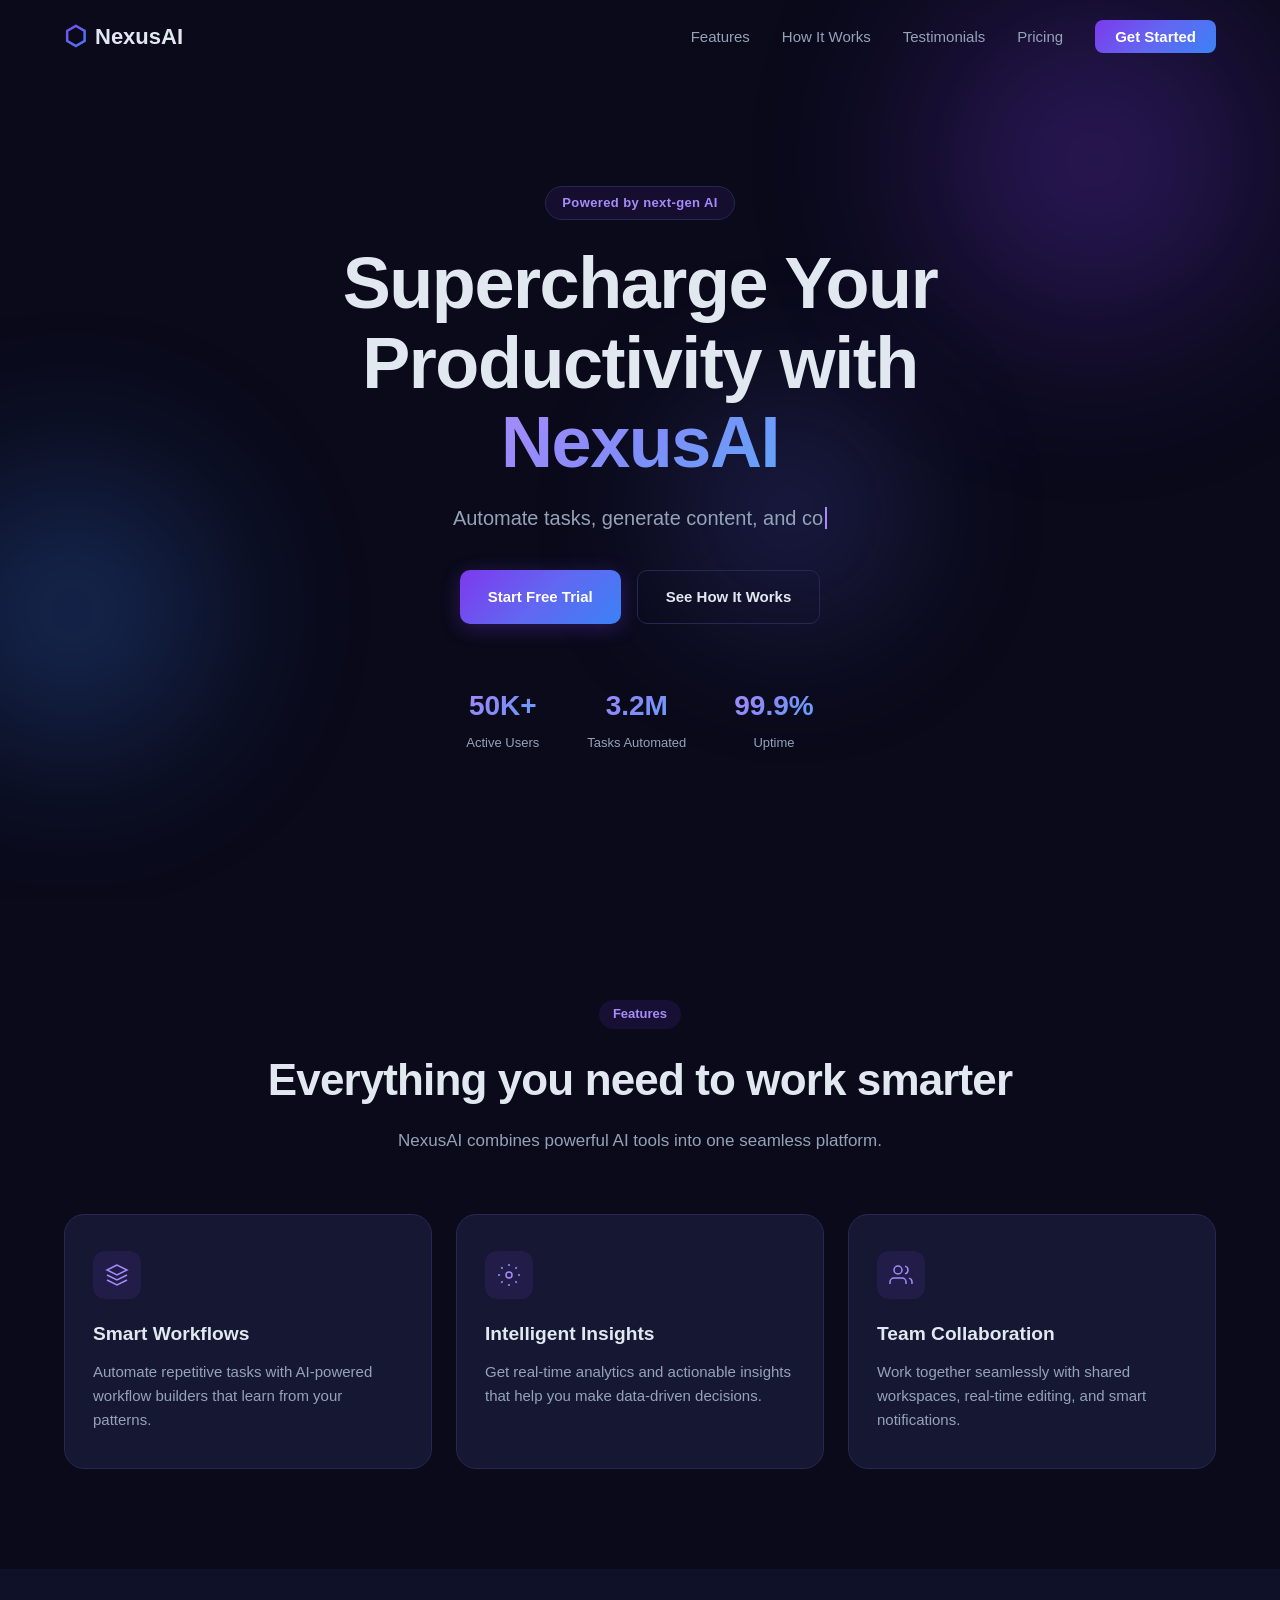
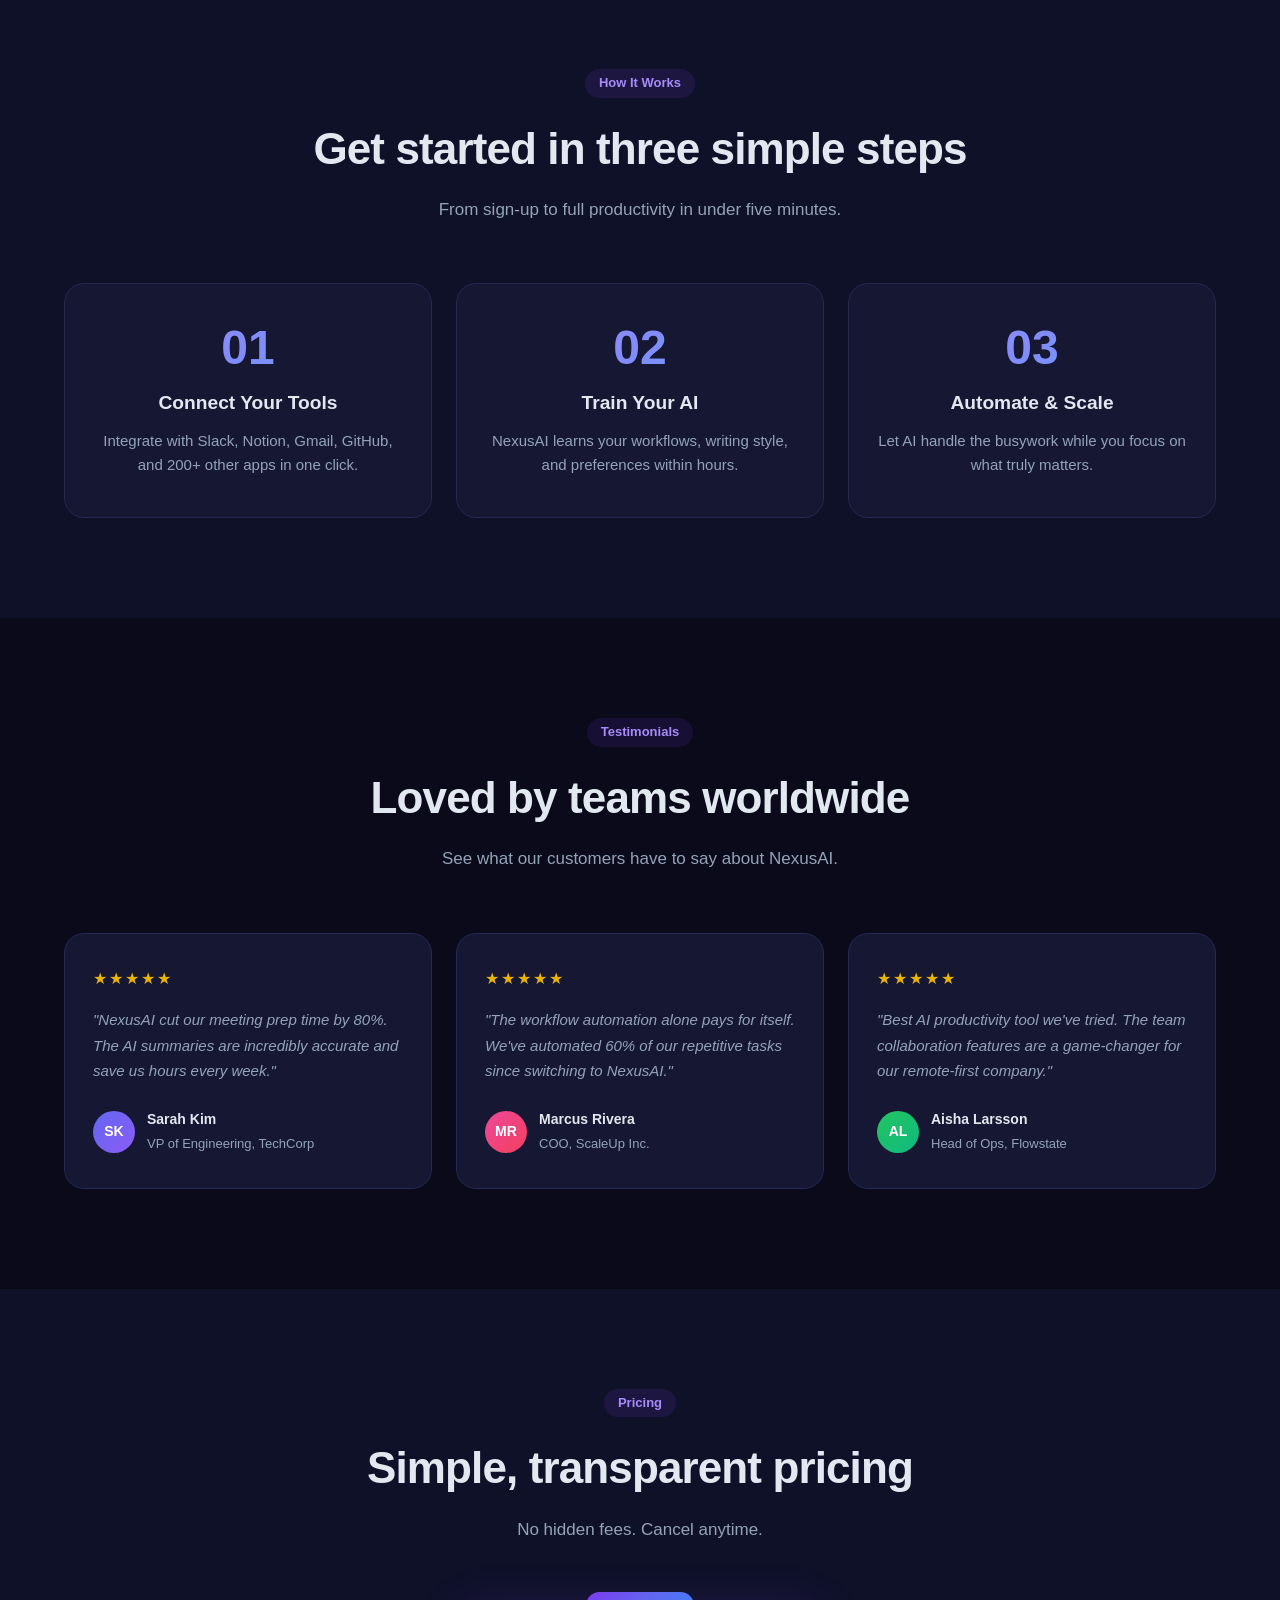
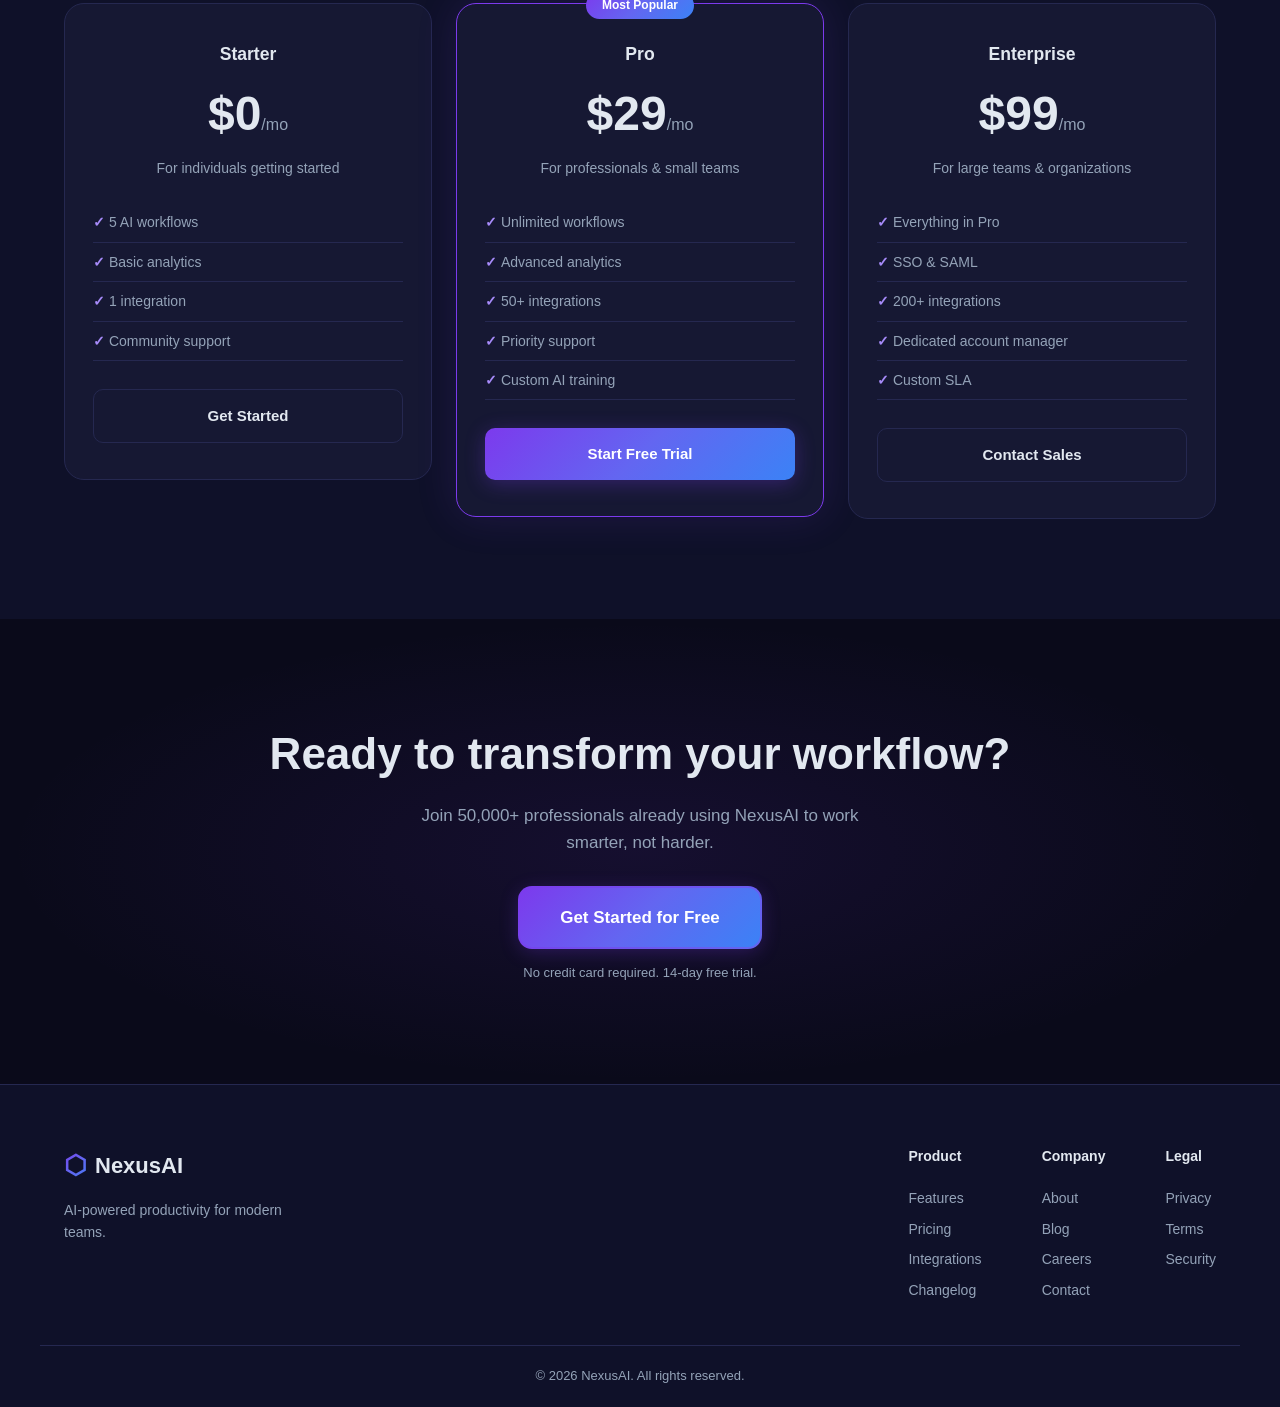
==== animated-landing-page/index.html @ 8b5ce450 "Add 13 HTML, CSS & JavaScript projects Pure frontend projects covering responsive layouts, APIs, Can" ====
<!DOCTYPE html>
<html lang="en">
<head>
  <meta charset="UTF-8">
  <meta name="viewport" content="width=device-width, initial-scale=1.0">
  <title>NexusAI — AI Productivity Platform</title>
  <link rel="stylesheet" href="style.css">
</head>
<body>

  <!-- ── Navbar ── -->
  <nav class="navbar" id="navbar">
    <div class="container nav-inner">
      <a href="#" class="logo">
        <span class="logo-icon">⬡</span> NexusAI
      </a>
      <ul class="nav-links" id="navLinks">
        <li><a href="#features">Features</a></li>
        <li><a href="#how-it-works">How It Works</a></li>
        <li><a href="#testimonials">Testimonials</a></li>
        <li><a href="#pricing">Pricing</a></li>
        <li><a href="#cta" class="nav-cta">Get Started</a></li>
      </ul>
      <button class="hamburger" id="hamburger" aria-label="Toggle menu">
        <span></span><span></span><span></span>
      </button>
    </div>
  </nav>

  <!-- ── Hero ── -->
  <section class="hero" id="hero">
    <div class="hero-bg">
      <div class="orb orb-1"></div>
      <div class="orb orb-2"></div>
      <div class="orb orb-3"></div>
    </div>
    <div class="container hero-content">
      <div class="hero-badge animate-on-scroll">Powered by next-gen AI</div>
      <h1 class="hero-title animate-on-scroll">
        Supercharge Your<br>Productivity with <span class="gradient-text">NexusAI</span>
      </h1>
      <p class="hero-tagline" id="typingTarget"></p>
      <div class="hero-actions animate-on-scroll">
        <a href="#cta" class="btn btn-primary">Start Free Trial</a>
        <a href="#how-it-works" class="btn btn-outline">See How It Works</a>
      </div>
      <div class="hero-stats animate-on-scroll">
        <div class="stat"><strong>50K+</strong><span>Active Users</span></div>
        <div class="stat"><strong>3.2M</strong><span>Tasks Automated</span></div>
        <div class="stat"><strong>99.9%</strong><span>Uptime</span></div>
      </div>
    </div>
  </section>

  <!-- ── Features ── -->
  <section class="section" id="features">
    <div class="container">
      <div class="section-header animate-on-scroll">
        <span class="section-tag">Features</span>
        <h2>Everything you need to work smarter</h2>
        <p>NexusAI combines powerful AI tools into one seamless platform.</p>
      </div>
      <div class="features-grid">
        <div class="feature-card animate-on-scroll" data-tilt>
          <div class="feature-icon">
            <svg viewBox="0 0 24 24" fill="none" stroke="currentColor" stroke-width="1.5"><path d="M12 2L2 7l10 5 10-5-10-5z"/><path d="M2 17l10 5 10-5"/><path d="M2 12l10 5 10-5"/></svg>
          </div>
          <h3>Smart Workflows</h3>
          <p>Automate repetitive tasks with AI-powered workflow builders that learn from your patterns.</p>
        </div>
        <div class="feature-card animate-on-scroll" data-tilt>
          <div class="feature-icon">
            <svg viewBox="0 0 24 24" fill="none" stroke="currentColor" stroke-width="1.5"><circle cx="12" cy="12" r="3"/><path d="M12 1v2M12 21v2M4.22 4.22l1.42 1.42M18.36 18.36l1.42 1.42M1 12h2M21 12h2M4.22 19.78l1.42-1.42M18.36 5.64l1.42-1.42"/></svg>
          </div>
          <h3>Intelligent Insights</h3>
          <p>Get real-time analytics and actionable insights that help you make data-driven decisions.</p>
        </div>
        <div class="feature-card animate-on-scroll" data-tilt>
          <div class="feature-icon">
            <svg viewBox="0 0 24 24" fill="none" stroke="currentColor" stroke-width="1.5"><path d="M17 21v-2a4 4 0 0 0-4-4H5a4 4 0 0 0-4 4v2"/><circle cx="9" cy="7" r="4"/><path d="M23 21v-2a4 4 0 0 0-3-3.87"/><path d="M16 3.13a4 4 0 0 1 0 7.75"/></svg>
          </div>
          <h3>Team Collaboration</h3>
          <p>Work together seamlessly with shared workspaces, real-time editing, and smart notifications.</p>
        </div>
      </div>
    </div>
  </section>

  <!-- ── How It Works ── -->
  <section class="section section-alt" id="how-it-works">
    <div class="container">
      <div class="section-header animate-on-scroll">
        <span class="section-tag">How It Works</span>
        <h2>Get started in three simple steps</h2>
        <p>From sign-up to full productivity in under five minutes.</p>
      </div>
      <div class="steps-grid">
        <div class="step-card animate-on-scroll">
          <div class="step-number">01</div>
          <h3>Connect Your Tools</h3>
          <p>Integrate with Slack, Notion, Gmail, GitHub, and 200+ other apps in one click.</p>
        </div>
        <div class="step-card animate-on-scroll">
          <div class="step-number">02</div>
          <h3>Train Your AI</h3>
          <p>NexusAI learns your workflows, writing style, and preferences within hours.</p>
        </div>
        <div class="step-card animate-on-scroll">
          <div class="step-number">03</div>
          <h3>Automate &amp; Scale</h3>
          <p>Let AI handle the busywork while you focus on what truly matters.</p>
        </div>
      </div>
    </div>
  </section>

  <!-- ── Testimonials ── -->
  <section class="section" id="testimonials">
    <div class="container">
      <div class="section-header animate-on-scroll">
        <span class="section-tag">Testimonials</span>
        <h2>Loved by teams worldwide</h2>
        <p>See what our customers have to say about NexusAI.</p>
      </div>
      <div class="testimonials-grid">
        <div class="testimonial-card animate-on-scroll">
          <div class="stars">★★★★★</div>
          <p>"NexusAI cut our meeting prep time by 80%. The AI summaries are incredibly accurate and save us hours every week."</p>
          <div class="testimonial-author">
            <div class="author-avatar" style="background: linear-gradient(135deg, #6366f1, #8b5cf6);">SK</div>
            <div>
              <strong>Sarah Kim</strong>
              <span>VP of Engineering, TechCorp</span>
            </div>
          </div>
        </div>
        <div class="testimonial-card animate-on-scroll">
          <div class="stars">★★★★★</div>
          <p>"The workflow automation alone pays for itself. We've automated 60% of our repetitive tasks since switching to NexusAI."</p>
          <div class="testimonial-author">
            <div class="author-avatar" style="background: linear-gradient(135deg, #ec4899, #f43f5e);">MR</div>
            <div>
              <strong>Marcus Rivera</strong>
              <span>COO, ScaleUp Inc.</span>
            </div>
          </div>
        </div>
        <div class="testimonial-card animate-on-scroll">
          <div class="stars">★★★★★</div>
          <p>"Best AI productivity tool we've tried. The team collaboration features are a game-changer for our remote-first company."</p>
          <div class="testimonial-author">
            <div class="author-avatar" style="background: linear-gradient(135deg, #22c55e, #10b981);">AL</div>
            <div>
              <strong>Aisha Larsson</strong>
              <span>Head of Ops, Flowstate</span>
            </div>
          </div>
        </div>
      </div>
    </div>
  </section>

  <!-- ── Pricing ── -->
  <section class="section section-alt" id="pricing">
    <div class="container">
      <div class="section-header animate-on-scroll">
        <span class="section-tag">Pricing</span>
        <h2>Simple, transparent pricing</h2>
        <p>No hidden fees. Cancel anytime.</p>
      </div>
      <div class="pricing-grid">
        <div class="pricing-card animate-on-scroll">
          <h3>Starter</h3>
          <div class="price">$0<span>/mo</span></div>
          <p class="price-desc">For individuals getting started</p>
          <ul class="price-features">
            <li>5 AI workflows</li>
            <li>Basic analytics</li>
            <li>1 integration</li>
            <li>Community support</li>
          </ul>
          <a href="#cta" class="btn btn-outline btn-block">Get Started</a>
        </div>
        <div class="pricing-card popular animate-on-scroll">
          <div class="popular-badge">Most Popular</div>
          <h3>Pro</h3>
          <div class="price">$29<span>/mo</span></div>
          <p class="price-desc">For professionals &amp; small teams</p>
          <ul class="price-features">
            <li>Unlimited workflows</li>
            <li>Advanced analytics</li>
            <li>50+ integrations</li>
            <li>Priority support</li>
            <li>Custom AI training</li>
          </ul>
          <a href="#cta" class="btn btn-primary btn-block">Start Free Trial</a>
        </div>
        <div class="pricing-card animate-on-scroll">
          <h3>Enterprise</h3>
          <div class="price">$99<span>/mo</span></div>
          <p class="price-desc">For large teams &amp; organizations</p>
          <ul class="price-features">
            <li>Everything in Pro</li>
            <li>SSO &amp; SAML</li>
            <li>200+ integrations</li>
            <li>Dedicated account manager</li>
            <li>Custom SLA</li>
          </ul>
          <a href="#cta" class="btn btn-outline btn-block">Contact Sales</a>
        </div>
      </div>
    </div>
  </section>

  <!-- ── CTA ── -->
  <section class="section cta-section" id="cta">
    <div class="container cta-content animate-on-scroll">
      <h2>Ready to transform your workflow?</h2>
      <p>Join 50,000+ professionals already using NexusAI to work smarter, not harder.</p>
      <a href="#" class="btn btn-cta">
        <span>Get Started for Free</span>
      </a>
      <small>No credit card required. 14-day free trial.</small>
    </div>
  </section>

  <!-- ── Footer ── -->
  <footer class="footer">
    <div class="container footer-inner">
      <div class="footer-brand">
        <a href="#" class="logo"><span class="logo-icon">⬡</span> NexusAI</a>
        <p>AI-powered productivity for modern teams.</p>
      </div>
      <div class="footer-links">
        <div class="footer-col">
          <h4>Product</h4>
          <a href="#">Features</a>
          <a href="#">Pricing</a>
          <a href="#">Integrations</a>
          <a href="#">Changelog</a>
        </div>
        <div class="footer-col">
          <h4>Company</h4>
          <a href="#">About</a>
          <a href="#">Blog</a>
          <a href="#">Careers</a>
          <a href="#">Contact</a>
        </div>
        <div class="footer-col">
          <h4>Legal</h4>
          <a href="#">Privacy</a>
          <a href="#">Terms</a>
          <a href="#">Security</a>
        </div>
      </div>
    </div>
    <div class="container footer-bottom">
      <p>&copy; 2026 NexusAI. All rights reserved.</p>
    </div>
  </footer>

  <script src="script.js"></script>
</body>
</html>
---- animated-landing-page/style.css ----
*,
*::before,
*::after {
  margin: 0;
  padding: 0;
  box-sizing: border-box;
}

:root {
  --bg: #0a0a1a;
  --bg-alt: #0f1129;
  --surface: #161833;
  --surface-hover: #1e2048;
  --border: #252850;
  --text: #e2e8f0;
  --text-muted: #94a3b8;
  --accent: #7c3aed;
  --accent-light: #a78bfa;
  --accent-2: #6366f1;
  --gradient: linear-gradient(135deg, #7c3aed, #6366f1, #3b82f6);
  --gradient-text: linear-gradient(135deg, #a78bfa, #818cf8, #60a5fa);
  --radius: 12px;
  --radius-lg: 20px;
}

html {
  scroll-behavior: smooth;
}

body {
  font-family: -apple-system, BlinkMacSystemFont, "Segoe UI", Roboto, sans-serif;
  background: var(--bg);
  color: var(--text);
  line-height: 1.6;
  overflow-x: hidden;
}

.container {
  max-width: 1200px;
  margin: 0 auto;
  padding: 0 24px;
}

/* ── Navbar ── */

.navbar {
  position: fixed;
  top: 0;
  left: 0;
  right: 0;
  z-index: 1000;
  padding: 16px 0;
  transition: all 0.3s ease;
}

.navbar.scrolled {
  background: rgba(10, 10, 26, 0.85);
  backdrop-filter: blur(16px);
  border-bottom: 1px solid var(--border);
  padding: 10px 0;
}

.nav-inner {
  display: flex;
  align-items: center;
  justify-content: space-between;
}

.logo {
  font-size: 22px;
  font-weight: 800;
  color: var(--text);
  text-decoration: none;
  display: flex;
  align-items: center;
  gap: 8px;
}

.logo-icon {
  font-size: 26px;
  background: var(--gradient);
  -webkit-background-clip: text;
  background-clip: text;
  -webkit-text-fill-color: transparent;
}

.nav-links {
  display: flex;
  align-items: center;
  gap: 32px;
  list-style: none;
}

.nav-links a {
  color: var(--text-muted);
  text-decoration: none;
  font-size: 15px;
  font-weight: 500;
  transition: color 0.2s ease;
}

.nav-links a:hover {
  color: var(--text);
}

.nav-cta {
  background: var(--gradient);
  color: #fff !important;
  padding: 8px 20px;
  border-radius: 8px;
  font-weight: 600 !important;
}

.hamburger {
  display: none;
  flex-direction: column;
  gap: 5px;
  background: none;
  border: none;
  cursor: pointer;
  padding: 4px;
}

.hamburger span {
  display: block;
  width: 24px;
  height: 2px;
  background: var(--text);
  border-radius: 2px;
  transition: all 0.3s ease;
}

.hamburger.active span:nth-child(1) {
  transform: rotate(45deg) translate(5px, 5px);
}

.hamburger.active span:nth-child(2) {
  opacity: 0;
}

.hamburger.active span:nth-child(3) {
  transform: rotate(-45deg) translate(5px, -5px);
}

/* ── Hero ── */

.hero {
  min-height: 100vh;
  display: flex;
  align-items: center;
  position: relative;
  overflow: hidden;
  padding: 120px 0 80px;
}

.hero-bg {
  position: absolute;
  inset: 0;
  overflow: hidden;
}

.orb {
  position: absolute;
  border-radius: 50%;
  filter: blur(80px);
  opacity: 0.4;
  will-change: transform;
}

.orb-1 {
  width: 500px;
  height: 500px;
  background: radial-gradient(circle, #7c3aed, transparent 70%);
  top: -10%;
  right: -5%;
  animation: float1 20s ease-in-out infinite;
}

.orb-2 {
  width: 400px;
  height: 400px;
  background: radial-gradient(circle, #3b82f6, transparent 70%);
  bottom: 10%;
  left: -10%;
  animation: float2 25s ease-in-out infinite;
}

.orb-3 {
  width: 300px;
  height: 300px;
  background: radial-gradient(circle, #6366f1, transparent 70%);
  top: 40%;
  left: 50%;
  animation: float3 18s ease-in-out infinite;
}

@keyframes float1 {
  0%, 100% { transform: translate(0, 0) scale(1); }
  33% { transform: translate(-60px, 40px) scale(1.1); }
  66% { transform: translate(30px, -50px) scale(0.95); }
}

@keyframes float2 {
  0%, 100% { transform: translate(0, 0) scale(1); }
  33% { transform: translate(50px, -30px) scale(1.05); }
  66% { transform: translate(-40px, 60px) scale(0.9); }
}

@keyframes float3 {
  0%, 100% { transform: translate(0, 0) scale(1); }
  50% { transform: translate(-70px, -40px) scale(1.15); }
}

.hero-content {
  position: relative;
  z-index: 1;
  text-align: center;
  max-width: 800px;
  margin: 0 auto;
}

.hero-badge {
  display: inline-block;
  padding: 6px 16px;
  border-radius: 100px;
  border: 1px solid var(--border);
  background: rgba(124, 58, 237, 0.1);
  color: var(--accent-light);
  font-size: 13px;
  font-weight: 600;
  letter-spacing: 0.03em;
  margin-bottom: 24px;
}

.hero-title {
  font-size: clamp(2.5rem, 6vw, 4.5rem);
  font-weight: 800;
  line-height: 1.1;
  margin-bottom: 20px;
  letter-spacing: -0.02em;
}

.gradient-text {
  background: var(--gradient-text);
  -webkit-background-clip: text;
  background-clip: text;
  -webkit-text-fill-color: transparent;
}

.hero-tagline {
  font-size: clamp(1rem, 2vw, 1.25rem);
  color: var(--text-muted);
  margin-bottom: 36px;
  min-height: 1.6em;
}

.hero-tagline .cursor {
  display: inline-block;
  width: 2px;
  height: 1.1em;
  background: var(--accent-light);
  margin-left: 2px;
  vertical-align: text-bottom;
  animation: blink 1s step-end infinite;
}

@keyframes blink {
  50% { opacity: 0; }
}

.hero-actions {
  display: flex;
  gap: 16px;
  justify-content: center;
  flex-wrap: wrap;
  margin-bottom: 60px;
}

.hero-stats {
  display: flex;
  justify-content: center;
  gap: 48px;
  flex-wrap: wrap;
}

.stat strong {
  display: block;
  font-size: 1.75rem;
  background: var(--gradient-text);
  -webkit-background-clip: text;
  background-clip: text;
  -webkit-text-fill-color: transparent;
}

.stat span {
  font-size: 13px;
  color: var(--text-muted);
}

/* ── Buttons ── */

.btn {
  display: inline-flex;
  align-items: center;
  justify-content: center;
  padding: 14px 28px;
  border-radius: 10px;
  font-size: 15px;
  font-weight: 600;
  text-decoration: none;
  transition: all 0.25s ease;
  cursor: pointer;
  border: none;
}

.btn-primary {
  background: var(--gradient);
  color: #fff;
  box-shadow: 0 4px 20px rgba(124, 58, 237, 0.3);
}

.btn-primary:hover {
  transform: translateY(-2px);
  box-shadow: 0 8px 30px rgba(124, 58, 237, 0.4);
}

.btn-outline {
  background: transparent;
  color: var(--text);
  border: 1px solid var(--border);
}

.btn-outline:hover {
  border-color: var(--accent);
  background: rgba(124, 58, 237, 0.08);
}

.btn-block {
  width: 100%;
}

.btn-cta {
  background: var(--gradient);
  color: #fff;
  padding: 16px 40px;
  font-size: 17px;
  border-radius: 12px;
  position: relative;
  z-index: 1;
  box-shadow: 0 4px 20px rgba(124, 58, 237, 0.3);
}

.btn-cta::before {
  content: "";
  position: absolute;
  inset: -2px;
  border-radius: 14px;
  background: linear-gradient(135deg, #7c3aed, #6366f1, #3b82f6, #7c3aed);
  background-size: 300% 300%;
  z-index: -1;
  animation: gradientBorder 3s ease infinite;
}

.btn-cta::after {
  content: "";
  position: absolute;
  inset: 0;
  border-radius: 12px;
  background: var(--gradient);
  z-index: -1;
}

.btn-cta:hover {
  transform: translateY(-2px);
  box-shadow: 0 8px 30px rgba(124, 58, 237, 0.5);
}

@keyframes gradientBorder {
  0% { background-position: 0% 50%; }
  50% { background-position: 100% 50%; }
  100% { background-position: 0% 50%; }
}

/* ── Sections ── */

.section {
  padding: 100px 0;
}

.section-alt {
  background: var(--bg-alt);
}

.section-header {
  text-align: center;
  margin-bottom: 60px;
}

.section-tag {
  display: inline-block;
  padding: 4px 14px;
  border-radius: 100px;
  background: rgba(124, 58, 237, 0.12);
  color: var(--accent-light);
  font-size: 13px;
  font-weight: 600;
  margin-bottom: 16px;
}

.section-header h2 {
  font-size: clamp(1.75rem, 4vw, 2.75rem);
  font-weight: 800;
  margin-bottom: 12px;
  letter-spacing: -0.02em;
}

.section-header p {
  color: var(--text-muted);
  font-size: 17px;
  max-width: 540px;
  margin: 0 auto;
}

/* ── Features ── */

.features-grid {
  display: grid;
  grid-template-columns: repeat(3, 1fr);
  gap: 24px;
}

.feature-card {
  background: var(--surface);
  border: 1px solid var(--border);
  border-radius: var(--radius-lg);
  padding: 36px 28px;
  transition: transform 0.3s ease, box-shadow 0.3s ease;
  transform-style: preserve-3d;
  perspective: 800px;
}

.feature-card:hover {
  box-shadow: 0 20px 40px rgba(0, 0, 0, 0.3);
}

.feature-icon {
  width: 48px;
  height: 48px;
  border-radius: 12px;
  background: rgba(124, 58, 237, 0.12);
  display: flex;
  align-items: center;
  justify-content: center;
  margin-bottom: 20px;
  color: var(--accent-light);
}

.feature-icon svg {
  width: 24px;
  height: 24px;
}

.feature-card h3 {
  font-size: 1.2rem;
  margin-bottom: 10px;
  font-weight: 700;
}

.feature-card p {
  color: var(--text-muted);
  font-size: 15px;
  line-height: 1.6;
}

/* ── Steps ── */

.steps-grid {
  display: grid;
  grid-template-columns: repeat(3, 1fr);
  gap: 24px;
}

.step-card {
  text-align: center;
  padding: 40px 28px;
  border-radius: var(--radius-lg);
  background: var(--surface);
  border: 1px solid var(--border);
  transition: transform 0.3s ease;
}

.step-card:hover {
  transform: translateY(-4px);
}

.step-number {
  font-size: 3rem;
  font-weight: 900;
  background: var(--gradient-text);
  -webkit-background-clip: text;
  background-clip: text;
  -webkit-text-fill-color: transparent;
  margin-bottom: 16px;
  line-height: 1;
}

.step-card h3 {
  font-size: 1.2rem;
  margin-bottom: 10px;
  font-weight: 700;
}

.step-card p {
  color: var(--text-muted);
  font-size: 15px;
}

/* ── Testimonials ── */

.testimonials-grid {
  display: grid;
  grid-template-columns: repeat(3, 1fr);
  gap: 24px;
}

.testimonial-card {
  background: var(--surface);
  border: 1px solid var(--border);
  border-radius: var(--radius-lg);
  padding: 32px 28px;
  transition: transform 0.3s ease;
}

.testimonial-card:hover {
  transform: translateY(-4px);
}

.stars {
  color: #eab308;
  font-size: 16px;
  margin-bottom: 16px;
  letter-spacing: 2px;
}

.testimonial-card > p {
  color: var(--text-muted);
  font-size: 15px;
  line-height: 1.7;
  margin-bottom: 24px;
  font-style: italic;
}

.testimonial-author {
  display: flex;
  align-items: center;
  gap: 12px;
}

.author-avatar {
  width: 42px;
  height: 42px;
  border-radius: 50%;
  display: flex;
  align-items: center;
  justify-content: center;
  font-size: 14px;
  font-weight: 700;
  color: #fff;
  flex-shrink: 0;
}

.testimonial-author strong {
  display: block;
  font-size: 14px;
}

.testimonial-author span {
  font-size: 13px;
  color: var(--text-muted);
}

/* ── Pricing ── */

.pricing-grid {
  display: grid;
  grid-template-columns: repeat(3, 1fr);
  gap: 24px;
  align-items: start;
}

.pricing-card {
  background: var(--surface);
  border: 1px solid var(--border);
  border-radius: var(--radius-lg);
  padding: 36px 28px;
  text-align: center;
  transition: transform 0.3s ease, box-shadow 0.3s ease;
  position: relative;
}

.pricing-card:hover {
  transform: scale(1.03);
}

.pricing-card.popular {
  border-color: var(--accent);
  box-shadow: 0 0 40px rgba(124, 58, 237, 0.15);
  transform: scale(1.05);
}

.pricing-card.popular:hover {
  transform: scale(1.08);
}

.popular-badge {
  position: absolute;
  top: -12px;
  left: 50%;
  transform: translateX(-50%);
  background: var(--gradient);
  color: #fff;
  padding: 4px 16px;
  border-radius: 100px;
  font-size: 12px;
  font-weight: 700;
  white-space: nowrap;
}

.pricing-card h3 {
  font-size: 1.1rem;
  font-weight: 700;
  margin-bottom: 8px;
}

.price {
  font-size: 3rem;
  font-weight: 800;
  margin-bottom: 4px;
}

.price span {
  font-size: 1rem;
  font-weight: 500;
  color: var(--text-muted);
}

.price-desc {
  color: var(--text-muted);
  font-size: 14px;
  margin-bottom: 24px;
}

.price-features {
  list-style: none;
  text-align: left;
  margin-bottom: 28px;
}

.price-features li {
  padding: 8px 0;
  font-size: 14px;
  color: var(--text-muted);
  border-bottom: 1px solid var(--border);
}

.price-features li::before {
  content: "✓ ";
  color: var(--accent-light);
  font-weight: 700;
}

/* ── CTA ── */

.cta-section {
  text-align: center;
  background: radial-gradient(ellipse at center, rgba(124, 58, 237, 0.1) 0%, transparent 70%);
}

.cta-content h2 {
  font-size: clamp(1.75rem, 4vw, 2.75rem);
  font-weight: 800;
  margin-bottom: 12px;
}

.cta-content p {
  color: var(--text-muted);
  font-size: 17px;
  margin-bottom: 32px;
  max-width: 500px;
  margin-left: auto;
  margin-right: auto;
}

.cta-content small {
  display: block;
  margin-top: 16px;
  color: var(--text-muted);
  font-size: 13px;
}

/* ── Footer ── */

.footer {
  border-top: 1px solid var(--border);
  padding: 60px 0 0;
  background: var(--bg-alt);
}

.footer-inner {
  display: flex;
  justify-content: space-between;
  gap: 40px;
  flex-wrap: wrap;
  padding-bottom: 40px;
}

.footer-brand {
  max-width: 260px;
}

.footer-brand p {
  color: var(--text-muted);
  font-size: 14px;
  margin-top: 12px;
}

.footer-links {
  display: flex;
  gap: 60px;
  flex-wrap: wrap;
}

.footer-col h4 {
  font-size: 14px;
  font-weight: 700;
  margin-bottom: 16px;
}

.footer-col a {
  display: block;
  color: var(--text-muted);
  text-decoration: none;
  font-size: 14px;
  padding: 4px 0;
  transition: color 0.2s ease;
}

.footer-col a:hover {
  color: var(--text);
}

.footer-bottom {
  border-top: 1px solid var(--border);
  padding: 20px 0;
  text-align: center;
}

.footer-bottom p {
  color: var(--text-muted);
  font-size: 13px;
}

/* ── Scroll Animations ── */

.animate-on-scroll {
  opacity: 0;
  transform: translateY(30px);
  transition: opacity 0.6s ease, transform 0.6s ease;
}

.animate-on-scroll.visible {
  opacity: 1;
  transform: translateY(0);
}

/* stagger children */
.features-grid .animate-on-scroll:nth-child(2),
.steps-grid .animate-on-scroll:nth-child(2),
.testimonials-grid .animate-on-scroll:nth-child(2),
.pricing-grid .animate-on-scroll:nth-child(2) {
  transition-delay: 0.1s;
}

.features-grid .animate-on-scroll:nth-child(3),
.steps-grid .animate-on-scroll:nth-child(3),
.testimonials-grid .animate-on-scroll:nth-child(3),
.pricing-grid .animate-on-scroll:nth-child(3) {
  transition-delay: 0.2s;
}

/* ── Responsive ── */

@media (max-width: 900px) {
  .features-grid,
  .steps-grid,
  .testimonials-grid,
  .pricing-grid {
    grid-template-columns: 1fr;
    max-width: 480px;
    margin: 0 auto;
  }

  .pricing-card.popular {
    transform: none;
  }

  .pricing-card.popular:hover {
    transform: scale(1.03);
  }

  .hero-stats {
    gap: 24px;
  }
}

@media (max-width: 768px) {
  .nav-links {
    position: fixed;
    top: 0;
    right: -100%;
    width: 280px;
    height: 100vh;
    background: var(--bg-alt);
    border-left: 1px solid var(--border);
    flex-direction: column;
    align-items: flex-start;
    padding: 80px 32px 32px;
    gap: 20px;
    transition: right 0.3s ease;
  }

  .nav-links.open {
    right: 0;
  }

  .nav-links a {
    font-size: 17px;
  }

  .hamburger {
    display: flex;
    z-index: 1001;
  }

  .hero {
    padding: 100px 0 60px;
  }

  .section {
    padding: 60px 0;
  }

  .footer-links {
    gap: 32px;
  }
}
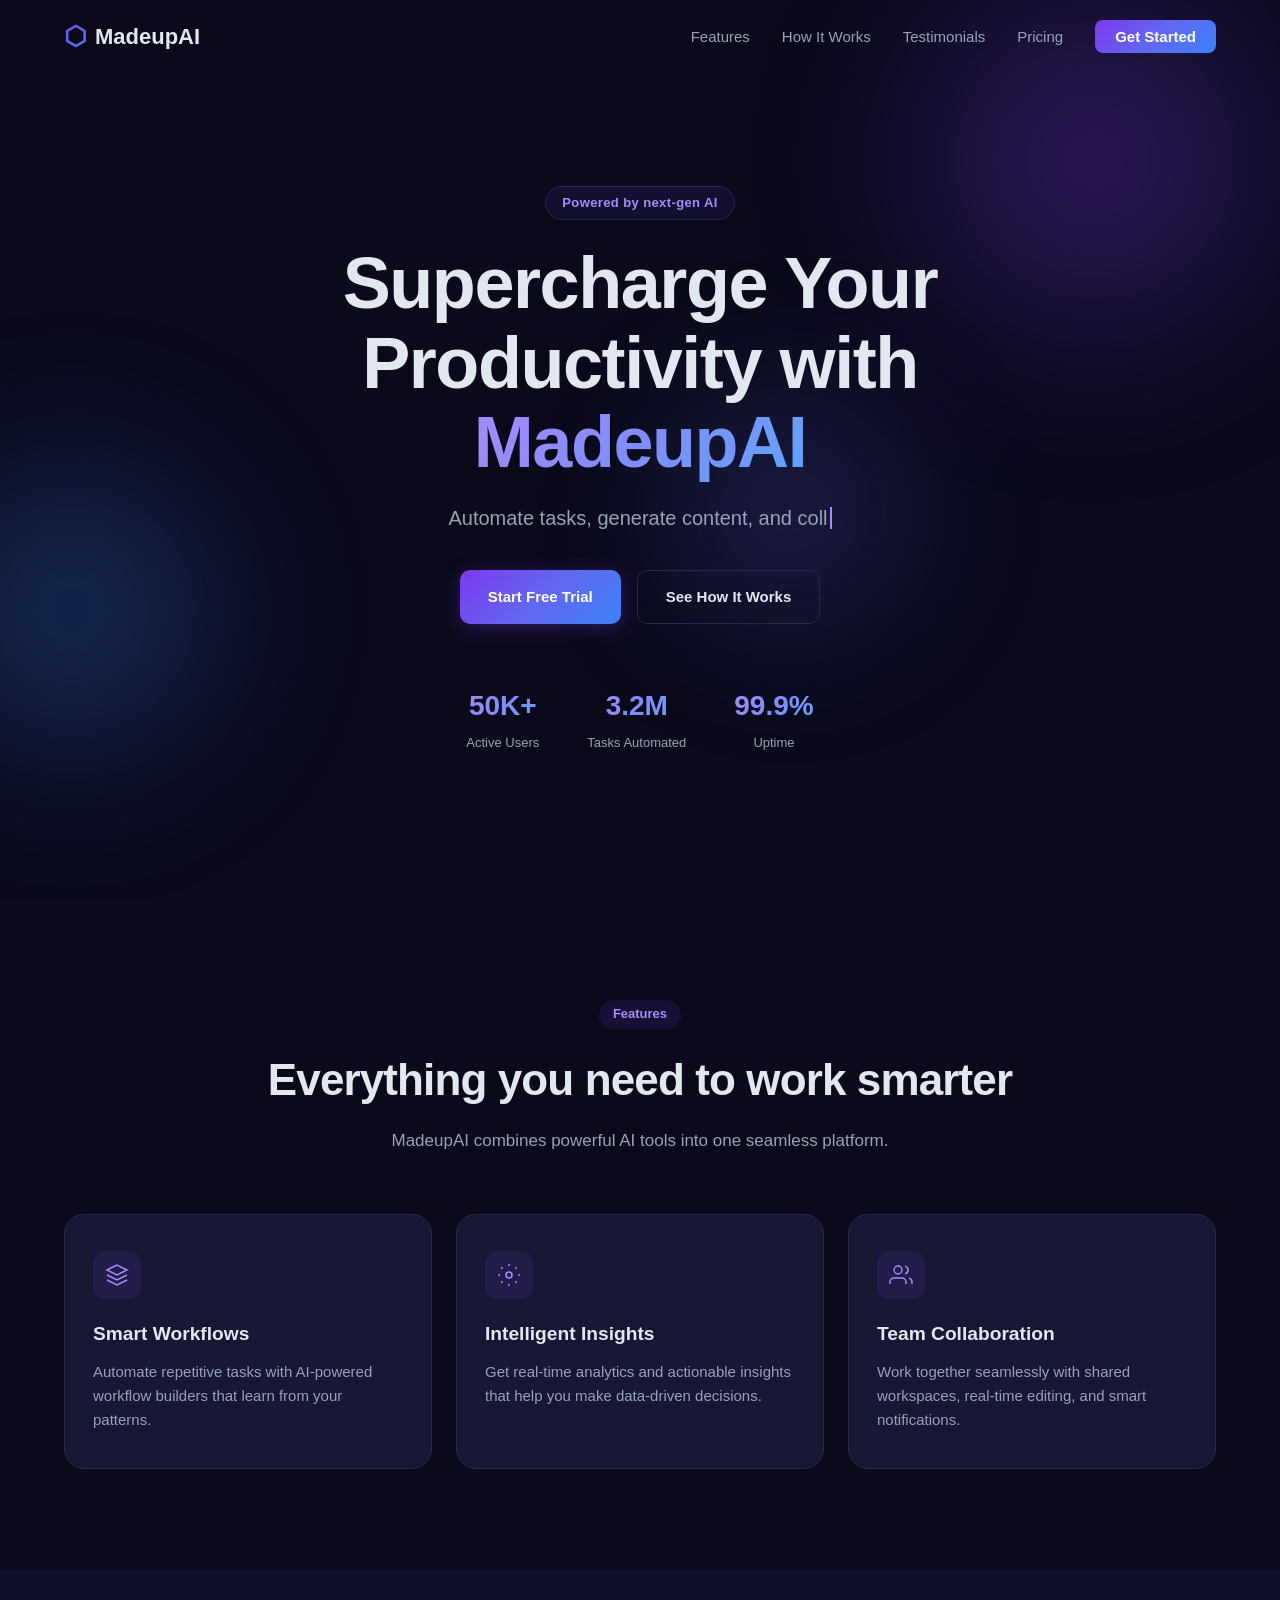
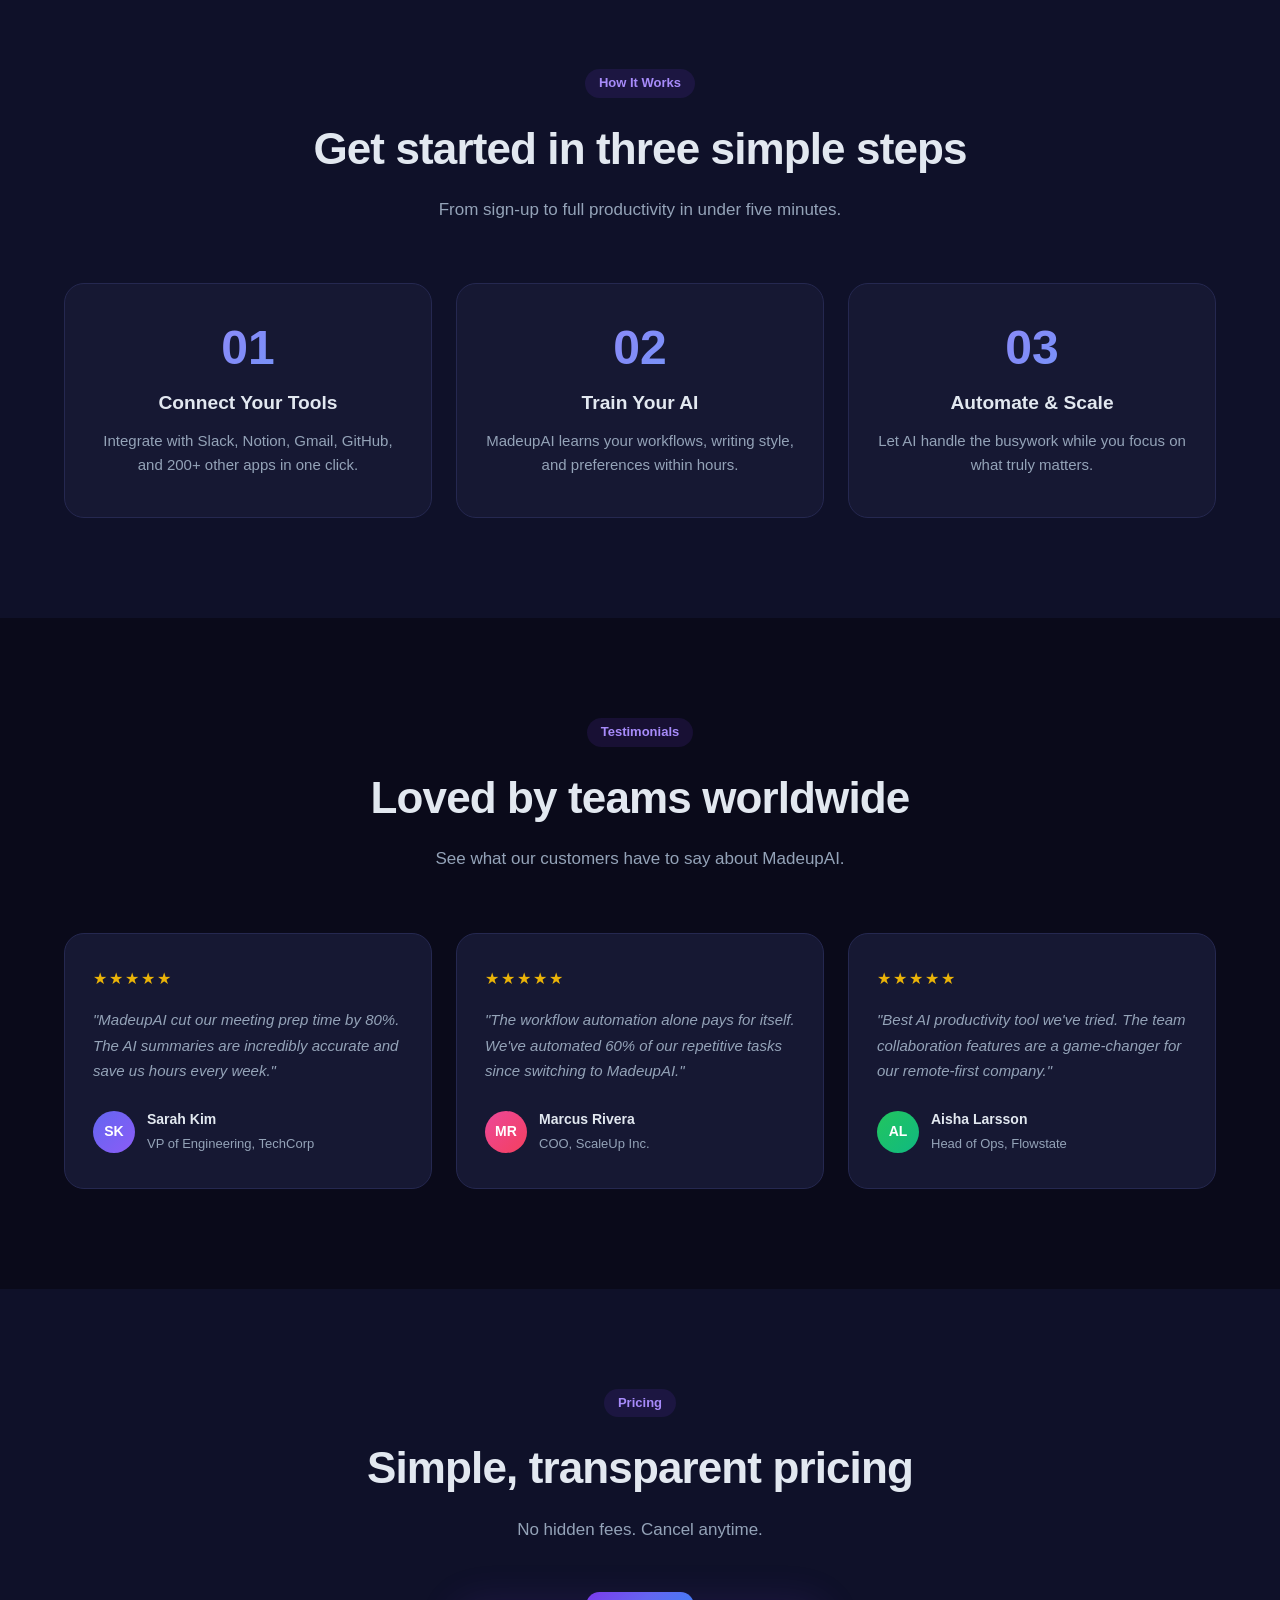
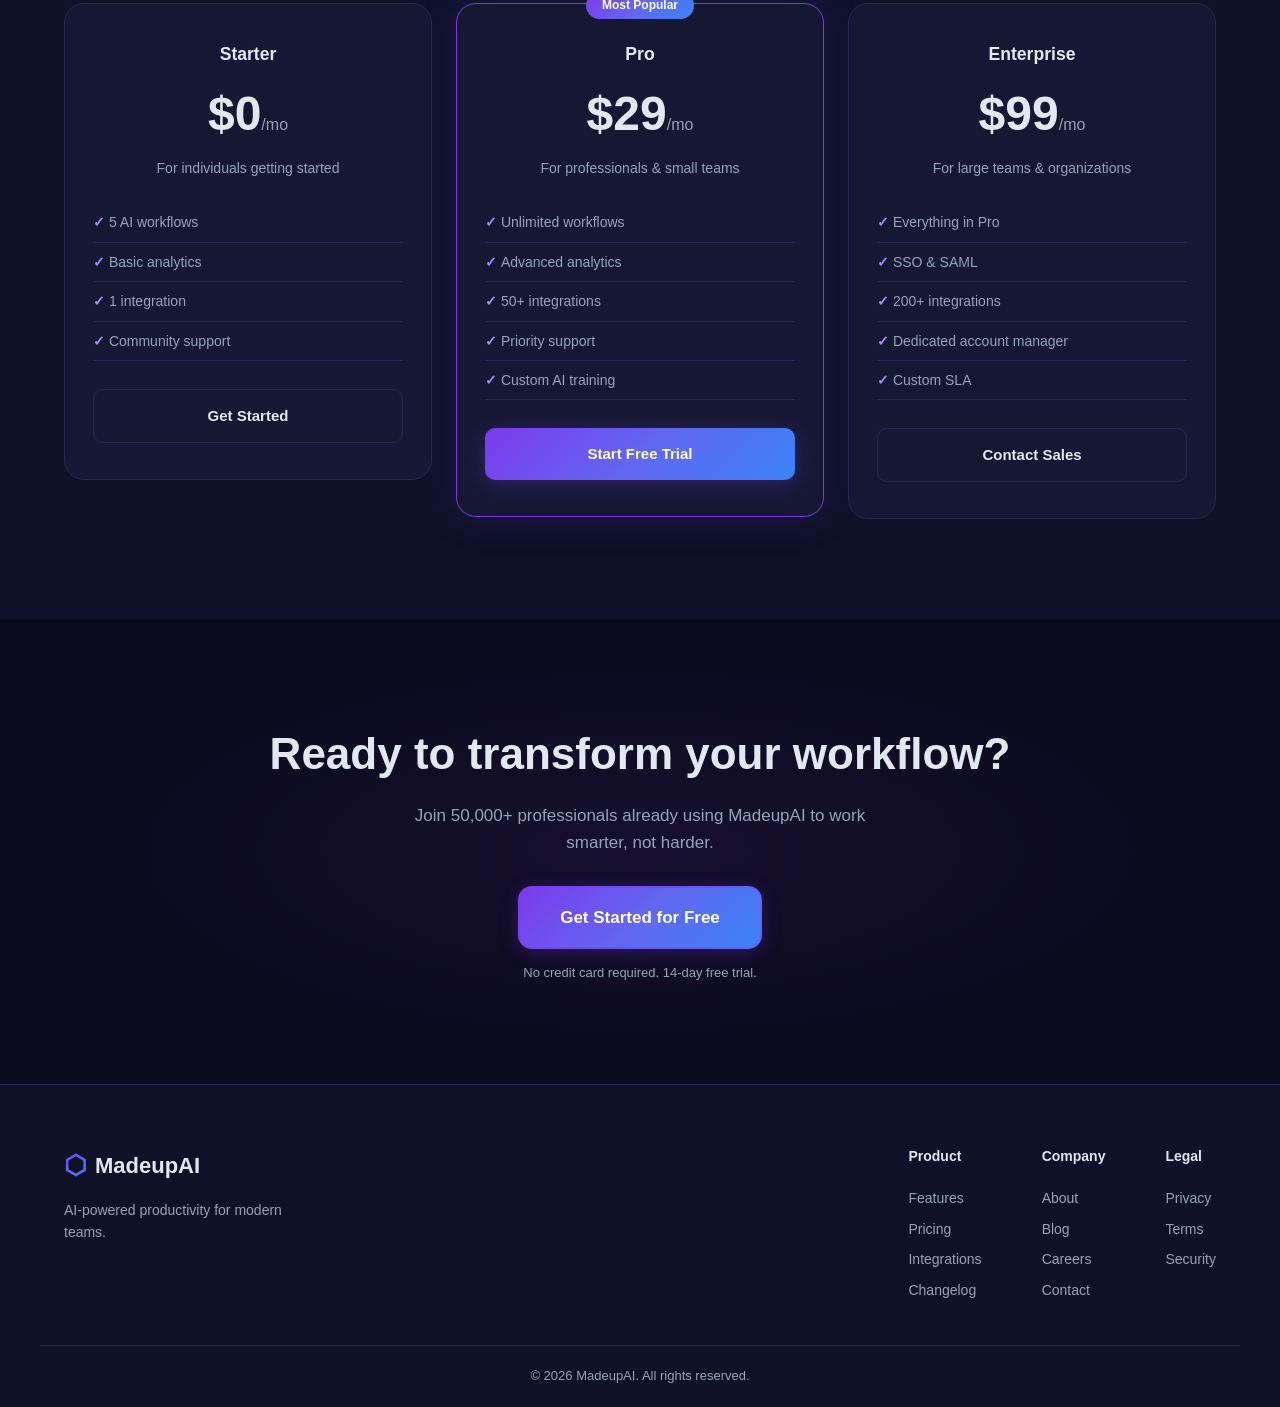
==== commit 43cf5bda: "Fix quiz API, typing test wrapping, rename to MadeupAI - Rename fictional company to MadeupAI in lan" ====
--- a/animated-landing-page/index.html
+++ b/animated-landing-page/index.html
@@ -3,7 +3,7 @@
 <head>
   <meta charset="UTF-8">
   <meta name="viewport" content="width=device-width, initial-scale=1.0">
-  <title>NexusAI — AI Productivity Platform</title>
+  <title>MadeupAI — AI Productivity Platform</title>
   <link rel="stylesheet" href="style.css">
 </head>
 <body>
@@ -12,7 +12,7 @@
   <nav class="navbar" id="navbar">
     <div class="container nav-inner">
       <a href="#" class="logo">
-        <span class="logo-icon">⬡</span> NexusAI
+        <span class="logo-icon">⬡</span> MadeupAI
       </a>
       <ul class="nav-links" id="navLinks">
         <li><a href="#features">Features</a></li>
@@ -37,7 +37,7 @@
     <div class="container hero-content">
       <div class="hero-badge animate-on-scroll">Powered by next-gen AI</div>
       <h1 class="hero-title animate-on-scroll">
-        Supercharge Your<br>Productivity with <span class="gradient-text">NexusAI</span>
+        Supercharge Your<br>Productivity with <span class="gradient-text">MadeupAI</span>
       </h1>
       <p class="hero-tagline" id="typingTarget"></p>
       <div class="hero-actions animate-on-scroll">
@@ -58,7 +58,7 @@
       <div class="section-header animate-on-scroll">
         <span class="section-tag">Features</span>
         <h2>Everything you need to work smarter</h2>
-        <p>NexusAI combines powerful AI tools into one seamless platform.</p>
+        <p>MadeupAI combines powerful AI tools into one seamless platform.</p>
       </div>
       <div class="features-grid">
         <div class="feature-card animate-on-scroll" data-tilt>
@@ -103,7 +103,7 @@
         <div class="step-card animate-on-scroll">
           <div class="step-number">02</div>
           <h3>Train Your AI</h3>
-          <p>NexusAI learns your workflows, writing style, and preferences within hours.</p>
+          <p>MadeupAI learns your workflows, writing style, and preferences within hours.</p>
         </div>
         <div class="step-card animate-on-scroll">
           <div class="step-number">03</div>
@@ -120,12 +120,12 @@
       <div class="section-header animate-on-scroll">
         <span class="section-tag">Testimonials</span>
         <h2>Loved by teams worldwide</h2>
-        <p>See what our customers have to say about NexusAI.</p>
+        <p>See what our customers have to say about MadeupAI.</p>
       </div>
       <div class="testimonials-grid">
         <div class="testimonial-card animate-on-scroll">
           <div class="stars">★★★★★</div>
-          <p>"NexusAI cut our meeting prep time by 80%. The AI summaries are incredibly accurate and save us hours every week."</p>
+          <p>"MadeupAI cut our meeting prep time by 80%. The AI summaries are incredibly accurate and save us hours every week."</p>
           <div class="testimonial-author">
             <div class="author-avatar" style="background: linear-gradient(135deg, #6366f1, #8b5cf6);">SK</div>
             <div>
@@ -136,7 +136,7 @@
         </div>
         <div class="testimonial-card animate-on-scroll">
           <div class="stars">★★★★★</div>
-          <p>"The workflow automation alone pays for itself. We've automated 60% of our repetitive tasks since switching to NexusAI."</p>
+          <p>"The workflow automation alone pays for itself. We've automated 60% of our repetitive tasks since switching to MadeupAI."</p>
           <div class="testimonial-author">
             <div class="author-avatar" style="background: linear-gradient(135deg, #ec4899, #f43f5e);">MR</div>
             <div>
@@ -216,7 +216,7 @@
   <section class="section cta-section" id="cta">
     <div class="container cta-content animate-on-scroll">
       <h2>Ready to transform your workflow?</h2>
-      <p>Join 50,000+ professionals already using NexusAI to work smarter, not harder.</p>
+      <p>Join 50,000+ professionals already using MadeupAI to work smarter, not harder.</p>
       <a href="#" class="btn btn-cta">
         <span>Get Started for Free</span>
       </a>
@@ -228,7 +228,7 @@
   <footer class="footer">
     <div class="container footer-inner">
       <div class="footer-brand">
-        <a href="#" class="logo"><span class="logo-icon">⬡</span> NexusAI</a>
+        <a href="#" class="logo"><span class="logo-icon">⬡</span> MadeupAI</a>
         <p>AI-powered productivity for modern teams.</p>
       </div>
       <div class="footer-links">
@@ -255,7 +255,7 @@
       </div>
     </div>
     <div class="container footer-bottom">
-      <p>&copy; 2026 NexusAI. All rights reserved.</p>
+      <p>&copy; 2026 MadeupAI. All rights reserved.</p>
     </div>
   </footer>
 
